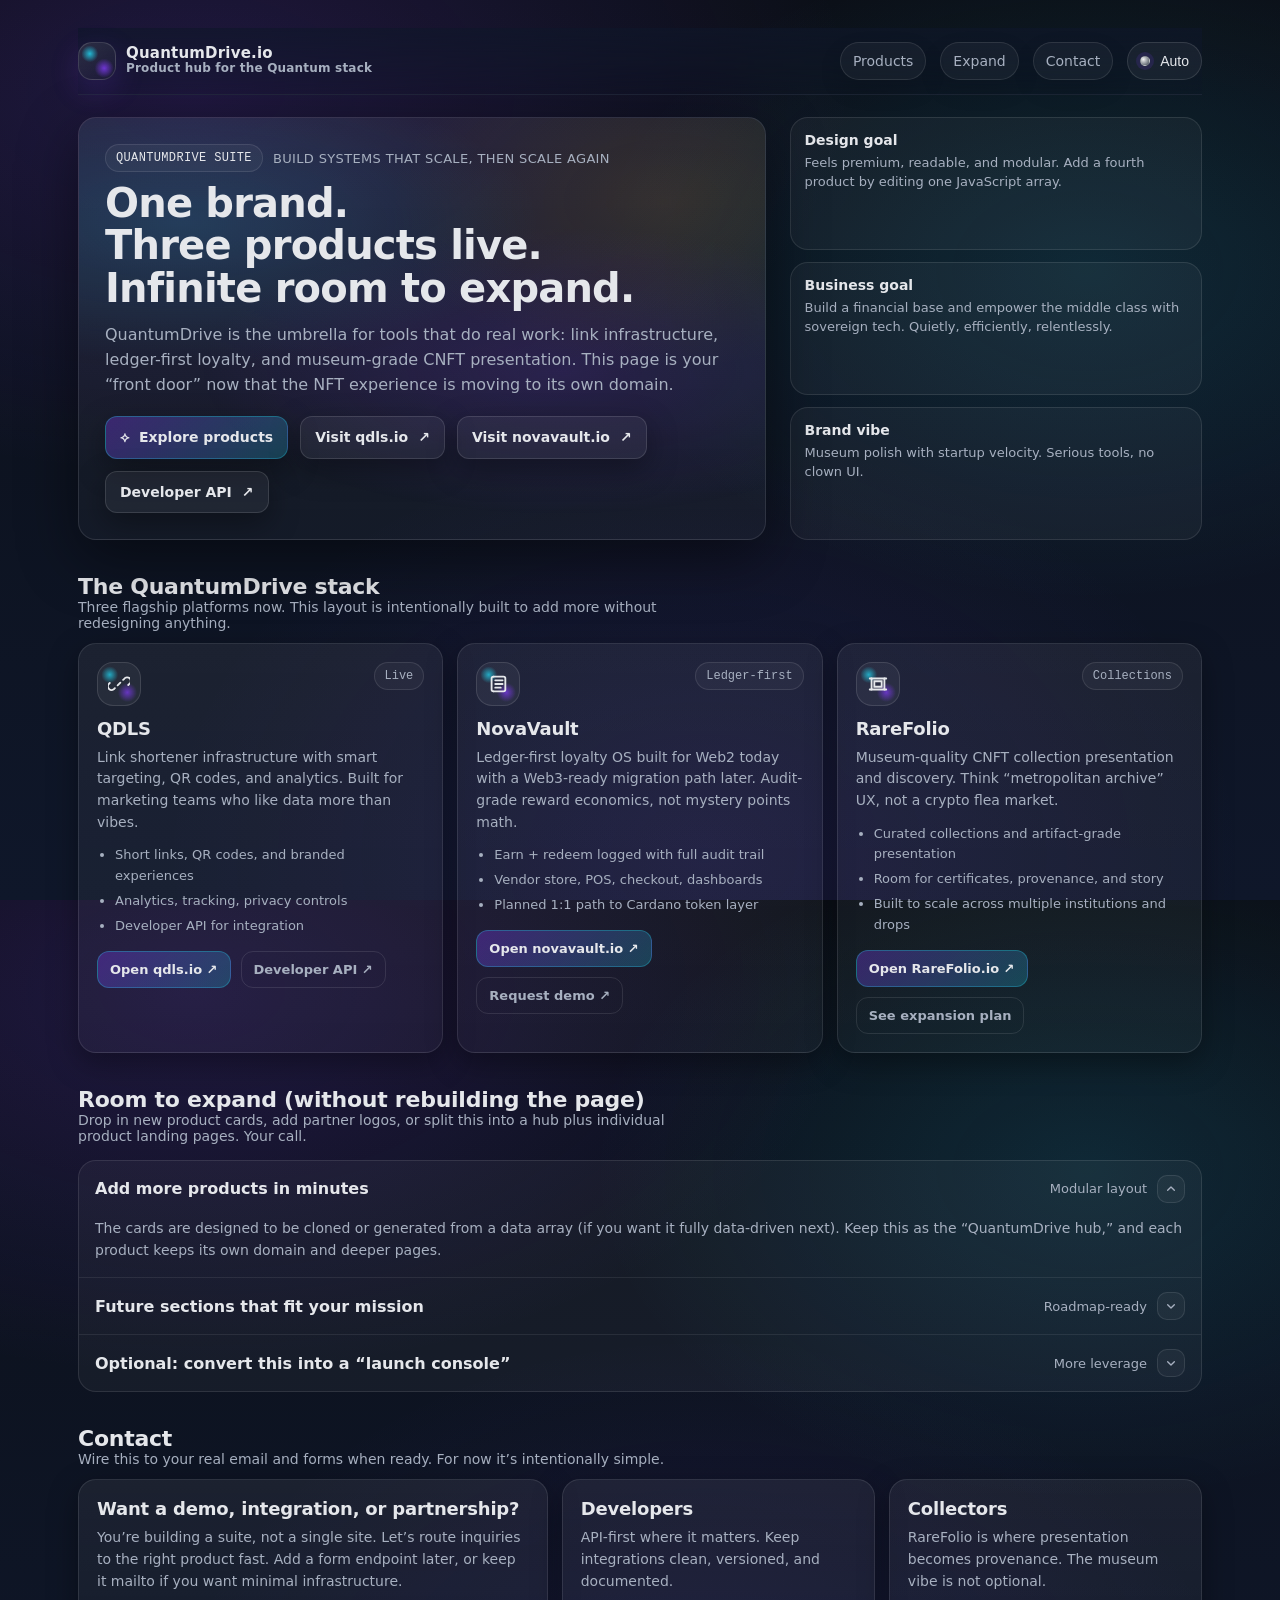
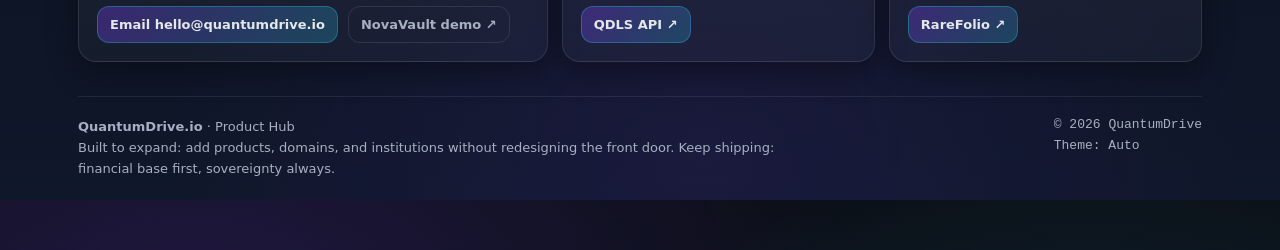
==== index.html @ 116b9086 "Initial commit Co-Authored-By: Oz <oz-agent@warp.dev>" ====
<!DOCTYPE html>
<html lang="en">
<head>
  <meta charset="utf-8" />
  <meta name="viewport" content="width=device-width,initial-scale=1" />
  <meta name="color-scheme" content="dark light" />
  <title>QuantumDrive.io | Product Hub</title>
  <meta name="description" content="QuantumDrive is a suite of tools: qdls.io, novavault.io, and RareFolio.io. Built for real systems, real ownership, real expansion." />

  <style>
    :root{
      /* Theme tokens (light defaults) */
      --bg: #0b0f17;
      --bg2:#0f172a;
      --card:#0b1220cc;
      --card2:#0b122099;
      --txt:#e5e7eb;
      --muted:#a7b0c0;
      --line:#22304a;
      --glow:#7c3aed;
      --glow2:#22d3ee;
      --good:#34d399;
      --warn:#fbbf24;
      --bad:#fb7185;

      --radius: 18px;
      --shadow: 0 18px 60px rgba(0,0,0,.45);
      --shadow2: 0 10px 30px rgba(0,0,0,.35);
      --blur: blur(14px);
      --max: 1160px;

      --mono: ui-monospace, SFMono-Regular, Menlo, Monaco, Consolas, "Liberation Mono", "Courier New", monospace;
      --sans: ui-sans-serif, system-ui, -apple-system, Segoe UI, Roboto, Helvetica, Arial, "Apple Color Emoji","Segoe UI Emoji";
    }

    /* Light mode tokens */
    [data-theme="light"]{
      --bg:#f7f8fb;
      --bg2:#ffffff;
      --card:#ffffffcc;
      --card2:#ffffff99;
      --txt:#0b1220;
      --muted:#465067;
      --line:#d6dbe6;
      --glow:#6d28d9;
      --glow2:#0891b2;
      --shadow: 0 18px 60px rgba(9,18,39,.14);
      --shadow2: 0 10px 30px rgba(9,18,39,.12);
    }

    *{box-sizing:border-box}
    html,body{height:100%}
    body{
      margin:0;
      font-family: var(--sans);
      color: var(--txt);
      background: radial-gradient(1200px 700px at 15% 10%, rgba(124,58,237,.18), transparent 55%),
                  radial-gradient(900px 600px at 85% 30%, rgba(34,211,238,.12), transparent 55%),
                  radial-gradient(900px 700px at 55% 95%, rgba(124,58,237,.10), transparent 60%),
                  linear-gradient(180deg, var(--bg), var(--bg2));
      overflow-x:hidden;
    }

    a{color:inherit;text-decoration:none}
    .wrap{max-width:var(--max); margin:0 auto; padding:28px 18px 70px}

    /* Top nav */
    .nav{
      display:flex; align-items:center; justify-content:space-between;
      gap:14px;
      position:sticky; top:0;
      z-index:20;
      padding:14px 0;
      backdrop-filter: var(--blur);
      -webkit-backdrop-filter: var(--blur);
      background: linear-gradient(180deg, rgba(15,23,42,.65), rgba(15,23,42,.18));
      border-bottom:1px solid rgba(255,255,255,.06);
    }
    [data-theme="light"] .nav{
      background: linear-gradient(180deg, rgba(255,255,255,.75), rgba(255,255,255,.28));
      border-bottom:1px solid rgba(9,18,39,.08);
    }

    .brand{
      display:flex; align-items:center; gap:10px;
      font-weight:700; letter-spacing:.2px;
    }
    .logo{
      width:38px; height:38px; border-radius:14px;
      background:
        radial-gradient(14px 14px at 30% 30%, rgba(34,211,238,.85), transparent 60%),
        radial-gradient(16px 16px at 70% 70%, rgba(124,58,237,.85), transparent 60%),
        linear-gradient(145deg, rgba(255,255,255,.10), rgba(255,255,255,.02));
      box-shadow: 0 10px 30px rgba(124,58,237,.20);
      border:1px solid rgba(255,255,255,.14);
    }
    [data-theme="light"] .logo{
      border:1px solid rgba(9,18,39,.10);
      box-shadow: 0 10px 30px rgba(124,58,237,.12);
    }
    .navlinks{
      display:flex; gap:14px; align-items:center; flex-wrap:wrap; justify-content:flex-end;
    }
    .pill{
      display:inline-flex; align-items:center; gap:8px;
      padding:10px 12px;
      border-radius: 999px;
      border:1px solid rgba(255,255,255,.10);
      background: rgba(255,255,255,.04);
      box-shadow: 0 10px 25px rgba(0,0,0,.10);
      color: var(--muted);
      font-size:14px;
      transition: transform .15s ease, border-color .15s ease, background .15s ease;
    }
    [data-theme="light"] .pill{
      border:1px solid rgba(9,18,39,.10);
      background: rgba(9,18,39,.03);
      box-shadow:none;
    }
    .pill:hover{transform: translateY(-1px); border-color: rgba(34,211,238,.30); background: rgba(34,211,238,.06); color: var(--txt);}

    .toggle{
      cursor:pointer; user-select:none;
      display:inline-flex; align-items:center; gap:10px;
      padding:10px 12px;
      border-radius:999px;
      border:1px solid rgba(255,255,255,.12);
      background: rgba(255,255,255,.05);
      color: var(--txt);
      font-size:14px;
      transition: transform .15s ease, border-color .15s ease, background .15s ease;
    }
    [data-theme="light"] .toggle{
      border:1px solid rgba(9,18,39,.12);
      background: rgba(9,18,39,.03);
    }
    .toggle:hover{transform: translateY(-1px); border-color: rgba(124,58,237,.35); background: rgba(124,58,237,.06);}
    .dot{
      width:10px; height:10px; border-radius:50%;
      background: radial-gradient(circle at 30% 30%, rgba(255,255,255,.95), rgba(255,255,255,.15));
      border:1px solid rgba(255,255,255,.16);
      box-shadow: 0 0 0 4px rgba(124,58,237,.14);
    }
    [data-theme="light"] .dot{
      border:1px solid rgba(9,18,39,.12);
      box-shadow: 0 0 0 4px rgba(124,58,237,.10);
    }

    /* Hero */
    .hero{
      display:grid;
      grid-template-columns: 1.25fr .75fr;
      gap: 24px;
      align-items:stretch;
      margin-top: 22px;
    }
    @media (max-width: 960px){
      .hero{grid-template-columns: 1fr; }
    }

    .heroCard{
      position:relative;
      overflow:hidden;
      border-radius: var(--radius);
      background: linear-gradient(180deg, rgba(255,255,255,.06), rgba(255,255,255,.03));
      border:1px solid rgba(255,255,255,.10);
      box-shadow: var(--shadow);
      padding: 26px;
      min-height: 340px;
    }
    [data-theme="light"] .heroCard{
      border:1px solid rgba(9,18,39,.10);
      background: linear-gradient(180deg, rgba(255,255,255,.90), rgba(255,255,255,.65));
    }

    .heroCard:before{
      content:"";
      position:absolute; inset:-2px;
      background:
        radial-gradient(600px 240px at 15% 25%, rgba(34,211,238,.16), transparent 60%),
        radial-gradient(600px 240px at 70% 60%, rgba(124,58,237,.18), transparent 60%),
        radial-gradient(420px 260px at 85% 20%, rgba(251,191,36,.10), transparent 65%);
      filter: blur(0px);
      pointer-events:none;
    }
    .heroCard > *{position:relative; z-index:1}

    .kicker{
      display:inline-flex; gap:10px; align-items:center;
      color: var(--muted);
      font-size:13px;
      letter-spacing:.35px;
      text-transform: uppercase;
      margin-bottom: 10px;
    }
    .kicker .chip{
      padding:6px 10px;
      border-radius:999px;
      border:1px solid rgba(255,255,255,.10);
      background: rgba(255,255,255,.04);
      font-family: var(--mono);
      font-size:12px;
      color: var(--txt);
    }
    [data-theme="light"] .kicker .chip{
      border:1px solid rgba(9,18,39,.10);
      background: rgba(9,18,39,.03);
    }

    h1{
      margin:0 0 14px 0;
      font-size: 40px;
      line-height: 1.06;
      letter-spacing: -0.8px;
    }
    @media (max-width: 520px){
      h1{font-size: 34px;}
    }
    .sub{
      margin:0 0 18px 0;
      color: var(--muted);
      font-size: 16px;
      line-height:1.55;
      max-width: 64ch;
    }

    .ctaRow{display:flex; gap:12px; flex-wrap:wrap; margin-top: 18px;}
    .btn{
      display:inline-flex; align-items:center; justify-content:center; gap:10px;
      padding:12px 14px;
      border-radius: 12px;
      border:1px solid rgba(255,255,255,.12);
      background: rgba(255,255,255,.05);
      color: var(--txt);
      font-weight: 600;
      font-size: 14px;
      transition: transform .15s ease, border-color .15s ease, background .15s ease, box-shadow .15s ease;
      box-shadow: var(--shadow2);
    }
    [data-theme="light"] .btn{
      border:1px solid rgba(9,18,39,.12);
      background: rgba(9,18,39,.03);
      box-shadow:none;
    }
    .btn:hover{transform: translateY(-1px); border-color: rgba(34,211,238,.32); background: rgba(34,211,238,.08);}
    .btn.primary{
      background: linear-gradient(135deg, rgba(124,58,237,.35), rgba(34,211,238,.22));
      border-color: rgba(34,211,238,.30);
    }
    .btn.primary:hover{background: linear-gradient(135deg, rgba(124,58,237,.42), rgba(34,211,238,.26));}

    .miniGrid{
      display:grid; gap:12px;
      grid-template-columns: 1fr;
    }
    .stat{
      border-radius: var(--radius);
      border:1px solid rgba(255,255,255,.10);
      background: rgba(255,255,255,.04);
      padding: 14px 14px;
    }
    [data-theme="light"] .stat{
      border:1px solid rgba(9,18,39,.10);
      background: rgba(255,255,255,.70);
    }
    .stat strong{display:block; font-size:14px; margin-bottom:6px;}
    .stat span{display:block; color:var(--muted); font-size:13px; line-height:1.45}

    /* Products */
    .sectionTitle{
      margin: 34px 0 12px 0;
      display:flex; align-items:flex-end; justify-content:space-between; gap: 16px;
      flex-wrap:wrap;
    }
    .sectionTitle h2{
      margin:0;
      font-size: 22px;
      letter-spacing:-.25px;
    }
    .sectionTitle p{
      margin:0;
      color: var(--muted);
      font-size: 14px;
      max-width: 70ch;
    }

    .cards{
      display:grid;
      grid-template-columns: repeat(3, 1fr);
      gap: 14px;
    }
    @media (max-width: 980px){
      .cards{grid-template-columns: 1fr;}
    }

    .card{
      position:relative;
      overflow:hidden;
      border-radius: var(--radius);
      border:1px solid rgba(255,255,255,.10);
      background: linear-gradient(180deg, rgba(255,255,255,.06), rgba(255,255,255,.03));
      padding: 18px;
      box-shadow: var(--shadow2);
      transition: transform .18s ease, border-color .18s ease, background .18s ease;
      min-height: 220px;
    }
    [data-theme="light"] .card{
      border:1px solid rgba(9,18,39,.10);
      background: linear-gradient(180deg, rgba(255,255,255,.92), rgba(255,255,255,.68));
      box-shadow:none;
    }
    .card:hover{
      transform: translateY(-2px);
      border-color: rgba(124,58,237,.30);
      background: linear-gradient(180deg, rgba(124,58,237,.08), rgba(34,211,238,.05));
    }
    [data-theme="light"] .card:hover{
      background: linear-gradient(180deg, rgba(124,58,237,.06), rgba(34,211,238,.04));
    }

    .cardTop{display:flex; align-items:flex-start; justify-content:space-between; gap: 12px;}
    .icon{
      width:44px; height:44px; border-radius:16px;
      border:1px solid rgba(255,255,255,.12);
      background:
        radial-gradient(14px 14px at 28% 28%, rgba(34,211,238,.75), transparent 60%),
        radial-gradient(16px 16px at 70% 70%, rgba(124,58,237,.75), transparent 60%),
        rgba(255,255,255,.05);
      display:grid; place-items:center;
      flex:0 0 auto;
    }
    [data-theme="light"] .icon{
      border:1px solid rgba(9,18,39,.10);
      background:
        radial-gradient(14px 14px at 28% 28%, rgba(34,211,238,.45), transparent 60%),
        radial-gradient(16px 16px at 70% 70%, rgba(124,58,237,.40), transparent 60%),
        rgba(9,18,39,.03);
    }
    .badge{
      font-family: var(--mono);
      font-size: 12px;
      padding: 6px 10px;
      border-radius: 999px;
      border:1px solid rgba(255,255,255,.10);
      background: rgba(255,255,255,.04);
      color: var(--muted);
      white-space:nowrap;
    }
    [data-theme="light"] .badge{
      border:1px solid rgba(9,18,39,.10);
      background: rgba(9,18,39,.03);
    }

    .card h3{margin:12px 0 8px 0; font-size: 18px; letter-spacing:-.2px;}
    .card p{margin:0 0 12px 0; color: var(--muted); font-size: 14px; line-height:1.55}
    .bullets{margin:0; padding-left: 18px; color: var(--muted); font-size: 13px; line-height:1.6}
    .bullets li{margin: 4px 0}

    .cardCtas{display:flex; gap:10px; flex-wrap:wrap; margin-top: 14px;}
    .btn.small{padding:10px 12px; border-radius: 12px; font-size: 13px; box-shadow:none}
    .btn.linkish{
      background: transparent;
      border-color: rgba(255,255,255,.10);
      color: var(--muted);
    }
    [data-theme="light"] .btn.linkish{
      border-color: rgba(9,18,39,.10);
    }
    .btn.linkish:hover{
      color: var(--txt);
      border-color: rgba(34,211,238,.30);
      background: rgba(34,211,238,.06);
    }

    /* Expandable roadmap area */
    .expand{
      margin-top: 16px;
      border-radius: var(--radius);
      border:1px solid rgba(255,255,255,.10);
      background: rgba(255,255,255,.04);
      overflow:hidden;
    }
    [data-theme="light"] .expand{
      border:1px solid rgba(9,18,39,.10);
      background: rgba(255,255,255,.70);
    }
    details{border-top:1px solid rgba(255,255,255,.08)}
    details:first-child{border-top:none}
    [data-theme="light"] details{border-top:1px solid rgba(9,18,39,.08)}
    summary{
      list-style:none;
      cursor:pointer;
      padding: 14px 16px;
      display:flex; align-items:center; justify-content:space-between; gap:12px;
      font-weight: 650;
    }
    summary::-webkit-details-marker{display:none}
    .sumRight{display:flex; align-items:center; gap:10px; color: var(--muted); font-weight: 500; font-size: 13px;}
    .chev{
      width:28px; height:28px;
      border-radius:10px;
      border:1px solid rgba(255,255,255,.10);
      display:grid; place-items:center;
      background: rgba(255,255,255,.04);
      transition: transform .18s ease;
    }
    [data-theme="light"] .chev{
      border:1px solid rgba(9,18,39,.10);
      background: rgba(9,18,39,.03);
    }
    details[open] .chev{transform: rotate(180deg)}
    .panel{
      padding: 0 16px 16px 16px;
      color: var(--muted);
      font-size: 14px;
      line-height: 1.6;
    }

    /* Footer */
    footer{
      margin-top: 34px;
      padding-top: 20px;
      border-top:1px solid rgba(255,255,255,.08);
      color: var(--muted);
      font-size: 13px;
      display:flex; align-items:flex-start; justify-content:space-between; gap: 14px; flex-wrap:wrap;
    }
    [data-theme="light"] footer{border-top:1px solid rgba(9,18,39,.10)}
    .fine{
      max-width: 85ch;
      line-height:1.6;
    }
    .mono{font-family: var(--mono);}
    .sr{position:absolute; left:-9999px; width:1px; height:1px; overflow:hidden;}
  </style>
</head>

<body>
  <div class="wrap">
    <div class="nav">
      <div class="brand" aria-label="QuantumDrive">
        <div class="logo" aria-hidden="true"></div>
        <div>
          <div style="line-height:1; font-size:15px;">QuantumDrive.io</div>
          <div style="line-height:1.2; font-size:12px; color:var(--muted);">Product hub for the Quantum stack</div>
        </div>
      </div>

      <div class="navlinks">
        <a class="pill" href="#products">Products</a>
        <a class="pill" href="#expand">Expand</a>
        <a class="pill" href="#contact">Contact</a>

        <button id="themeBtn" class="toggle" type="button" aria-label="Toggle theme">
          <span class="dot" aria-hidden="true"></span>
          <span id="themeLabel">Auto</span>
        </button>
      </div>
    </div>

    <section class="hero" id="top">
      <div class="heroCard">
        <div class="kicker">
          <span class="chip">QuantumDrive Suite</span>
          <span>Build systems that scale, then scale again</span>
        </div>

        <h1>
          One brand.<br />
          Three products live.<br />
          Infinite room to expand.
        </h1>

        <p class="sub">
          QuantumDrive is the umbrella for tools that do real work:
          link infrastructure, ledger-first loyalty, and museum-grade CNFT presentation.
          This page is your “front door” now that the NFT experience is moving to its own domain.
        </p>

        <div class="ctaRow">
          <a class="btn primary" href="#products">
            <span aria-hidden="true">⟡</span>
            Explore products
          </a>
          <a class="btn" href="https://qdls.io/" target="_blank" rel="noopener">
            Visit qdls.io
            <span aria-hidden="true">↗</span>
          </a>
          <a class="btn" href="https://novavault.io/" target="_blank" rel="noopener">
            Visit novavault.io
            <span aria-hidden="true">↗</span>
          </a>
          <a class="btn" href="https://qdls.io/developer-api" target="_blank" rel="noopener">
            Developer API
            <span aria-hidden="true">↗</span>
          </a>
        </div>
      </div>

      <div class="miniGrid" aria-label="Highlights">
        <div class="stat">
          <strong>Design goal</strong>
          <span>Feels premium, readable, and modular. Add a fourth product by editing one JavaScript array.</span>
        </div>
        <div class="stat">
          <strong>Business goal</strong>
          <span>Build a financial base and empower the middle class with sovereign tech. Quietly, efficiently, relentlessly.</span>
        </div>
        <div class="stat">
          <strong>Brand vibe</strong>
          <span>Museum polish with startup velocity. Serious tools, no clown UI.</span>
        </div>
      </div>
    </section>

    <div class="sectionTitle" id="products">
      <div>
        <h2>The QuantumDrive stack</h2>
        <p>Three flagship platforms now. This layout is intentionally built to add more without redesigning anything.</p>
      </div>
    </div>

    <section class="cards" aria-label="Product cards">
      <!-- QDLS -->
      <article class="card">
        <div class="cardTop">
          <div class="icon" aria-hidden="true">
            <!-- simple chain icon -->
            <svg width="22" height="22" viewBox="0 0 24 24" fill="none">
              <path d="M10.5 13.5l3-3" stroke="currentColor" stroke-width="2" stroke-linecap="round"/>
              <path d="M7.5 16.5l-1.2 1.2a4 4 0 0 1-5.6-5.6l1.2-1.2" stroke="currentColor" stroke-width="2" stroke-linecap="round"/>
              <path d="M16.5 7.5l1.2-1.2a4 4 0 1 1 5.6 5.6l-1.2 1.2" stroke="currentColor" stroke-width="2" stroke-linecap="round"/>
            </svg>
          </div>
          <div class="badge">Live</div>
        </div>

        <h3>QDLS</h3>
        <p>
          Link shortener infrastructure with smart targeting, QR codes, and analytics.
          Built for marketing teams who like data more than vibes.
        </p>
        <ul class="bullets">
          <li>Short links, QR codes, and branded experiences</li>
          <li>Analytics, tracking, privacy controls</li>
          <li>Developer API for integration</li>
        </ul>

        <div class="cardCtas">
          <a class="btn small primary" href="https://qdls.io/" target="_blank" rel="noopener">Open qdls.io ↗</a>
          <a class="btn small linkish" href="https://qdls.io/developer-api" target="_blank" rel="noopener">Developer API ↗</a>
        </div>
      </article>

      <!-- NovaVault -->
      <article class="card">
        <div class="cardTop">
          <div class="icon" aria-hidden="true">
            <!-- ledger icon -->
            <svg width="22" height="22" viewBox="0 0 24 24" fill="none">
              <path d="M7 4h11a2 2 0 0 1 2 2v12a2 2 0 0 1-2 2H7" stroke="currentColor" stroke-width="2" stroke-linecap="round"/>
              <path d="M7 4a2 2 0 0 0-2 2v12a2 2 0 0 0 2 2" stroke="currentColor" stroke-width="2" stroke-linecap="round"/>
              <path d="M9 8h8M9 12h8M9 16h6" stroke="currentColor" stroke-width="2" stroke-linecap="round"/>
            </svg>
          </div>
          <div class="badge">Ledger-first</div>
        </div>

        <h3>NovaVault</h3>
        <p>
          Ledger-first loyalty OS built for Web2 today with a Web3-ready migration path later.
          Audit-grade reward economics, not mystery points math.
        </p>
        <ul class="bullets">
          <li>Earn + redeem logged with full audit trail</li>
          <li>Vendor store, POS, checkout, dashboards</li>
          <li>Planned 1:1 path to Cardano token layer</li>
        </ul>

        <div class="cardCtas">
          <a class="btn small primary" href="https://novavault.io/" target="_blank" rel="noopener">Open novavault.io ↗</a>
          <a class="btn small linkish" href="https://novavault.io/#contact" target="_blank" rel="noopener">Request demo ↗</a>
        </div>
      </article>

      <!-- RareFolio -->
      <article class="card">
        <div class="cardTop">
          <div class="icon" aria-hidden="true">
            <!-- museum frame icon -->
            <svg width="22" height="22" viewBox="0 0 24 24" fill="none">
              <path d="M5 6h14v12H5z" stroke="currentColor" stroke-width="2" />
              <path d="M8 9h8v6H8z" stroke="currentColor" stroke-width="2" />
              <path d="M3 6h2M19 6h2M3 18h2M19 18h2" stroke="currentColor" stroke-width="2" stroke-linecap="round"/>
            </svg>
          </div>
          <div class="badge">Collections</div>
        </div>

        <h3>RareFolio</h3>
        <p>
          Museum-quality CNFT collection presentation and discovery.
          Think “metropolitan archive” UX, not a crypto flea market.
        </p>
        <ul class="bullets">
          <li>Curated collections and artifact-grade presentation</li>
          <li>Room for certificates, provenance, and story</li>
          <li>Built to scale across multiple institutions and drops</li>
        </ul>

        <div class="cardCtas">
          <a class="btn small primary" href="https://RareFolio.io/" target="_blank" rel="noopener">Open RareFolio.io ↗</a>
          <a class="btn small linkish" href="#expand">See expansion plan</a>
        </div>
      </article>
    </section>

    <div class="sectionTitle" id="expand">
      <div>
        <h2>Room to expand (without rebuilding the page)</h2>
        <p>Drop in new product cards, add partner logos, or split this into a hub plus individual product landing pages. Your call.</p>
      </div>
    </div>

    <section class="expand" aria-label="Expansion">
      <details open>
        <summary>
          Add more products in minutes
          <span class="sumRight">
            Modular layout
            <span class="chev" aria-hidden="true">
              <svg width="16" height="16" viewBox="0 0 24 24" fill="none">
                <path d="M7 10l5 5 5-5" stroke="currentColor" stroke-width="2" stroke-linecap="round" stroke-linejoin="round"/>
              </svg>
            </span>
          </span>
        </summary>
        <div class="panel">
          The cards are designed to be cloned or generated from a data array (if you want it fully data-driven next).
          Keep this as the “QuantumDrive hub,” and each product keeps its own domain and deeper pages.
        </div>
      </details>

      <details>
        <summary>
          Future sections that fit your mission
          <span class="sumRight">
            Roadmap-ready
            <span class="chev" aria-hidden="true">
              <svg width="16" height="16" viewBox="0 0 24 24" fill="none">
                <path d="M7 10l5 5 5-5" stroke="currentColor" stroke-width="2" stroke-linecap="round" stroke-linejoin="round"/>
              </svg>
            </span>
          </span>
        </summary>
        <div class="panel">
          Suggested additions that support “financial base + sovereignty”:
          <ul>
            <li><span class="mono">Founders</span> section: explain the funding model, DAO coder support, and why it matters.</li>
            <li><span class="mono">Trust</span> section: security posture, audit trails, provenance, and verification flows.</li>
            <li><span class="mono">Ecosystem</span> section: partners, institutions, or merchants using NovaVault + RareFolio.</li>
          </ul>
        </div>
      </details>

      <details>
        <summary>
          Optional: convert this into a “launch console”
          <span class="sumRight">
            More leverage
            <span class="chev" aria-hidden="true">
              <svg width="16" height="16" viewBox="0 0 24 24" fill="none">
                <path d="M7 10l5 5 5-5" stroke="currentColor" stroke-width="2" stroke-linecap="round" stroke-linejoin="round"/>
              </svg>
            </span>
          </span>
        </summary>
        <div class="panel">
          If you want this page to do more than look pretty: add a tiny “status” strip (uptime, latest release tag, last deployment),
          and a “press kit” block. It turns the homepage into a credibility machine.
        </div>
      </details>
    </section>

    <div class="sectionTitle" id="contact">
      <div>
        <h2>Contact</h2>
        <p>Wire this to your real email and forms when ready. For now it’s intentionally simple.</p>
      </div>
    </div>

    <section class="cards" aria-label="Contact cards" style="grid-template-columns: 1.2fr .8fr .8fr;">
      <article class="card" style="min-height:auto;">
        <h3 style="margin-top:0;">Want a demo, integration, or partnership?</h3>
        <p>
          You’re building a suite, not a single site. Let’s route inquiries to the right product fast.
          Add a form endpoint later, or keep it mailto if you want minimal infrastructure.
        </p>
        <div class="cardCtas">
          <a class="btn small primary" href="mailto:hello@quantumdrive.io">Email hello@quantumdrive.io</a>
          <a class="btn small linkish" href="https://novavault.io/#contact" target="_blank" rel="noopener">NovaVault demo ↗</a>
        </div>
      </article>

      <article class="card" style="min-height:auto;">
        <h3 style="margin-top:0;">Developers</h3>
        <p>API-first where it matters. Keep integrations clean, versioned, and documented.</p>
        <div class="cardCtas">
          <a class="btn small primary" href="https://qdls.io/developer-api" target="_blank" rel="noopener">QDLS API ↗</a>
        </div>
      </article>

      <article class="card" style="min-height:auto;">
        <h3 style="margin-top:0;">Collectors</h3>
        <p>RareFolio is where presentation becomes provenance. The museum vibe is not optional.</p>
        <div class="cardCtas">
          <a class="btn small primary" href="https://RareFolio.io/" target="_blank" rel="noopener">RareFolio ↗</a>
        </div>
      </article>
    </section>

    <footer>
      <div class="fine">
        <div><strong>QuantumDrive.io</strong> · Product Hub</div>
        <div>
          Built to expand: add products, domains, and institutions without redesigning the front door.
          Keep shipping: financial base first, sovereignty always.
        </div>
      </div>
      <div class="mono">
        <div>© <span id="year"></span> QuantumDrive</div>
        <div style="margin-top:6px; color:var(--muted);">Theme: <span id="themeState">Auto</span></div>
      </div>
    </footer>
  </div>

  <script>
    (function(){
      const root = document.documentElement;
      const btn = document.getElementById('themeBtn');
      const label = document.getElementById('themeLabel');
      const themeState = document.getElementById('themeState');

      const YEAR = document.getElementById('year');
      YEAR.textContent = String(new Date().getFullYear());

      // Theme cycle: auto -> dark -> light -> auto
      const order = ["auto","dark","light"];

      function setTheme(mode){
        if(mode === "auto"){
          root.removeAttribute("data-theme");
          localStorage.removeItem("qd_theme");
          label.textContent = "Auto";
          themeState.textContent = "Auto";
          return;
        }
        root.setAttribute("data-theme", mode);
        localStorage.setItem("qd_theme", mode);
        label.textContent = mode[0].toUpperCase() + mode.slice(1);
        themeState.textContent = mode[0].toUpperCase() + mode.slice(1);
      }

      // init from storage
      const saved = localStorage.getItem("qd_theme");
      if(saved === "dark" || saved === "light") setTheme(saved);
      else setTheme("auto");

      btn.addEventListener("click", () => {
        const current = (localStorage.getItem("qd_theme") || "auto");
        const idx = order.indexOf(current);
        const next = order[(idx + 1) % order.length];
        setTheme(next);
      });
    })();
  </script>
</body>
</html>
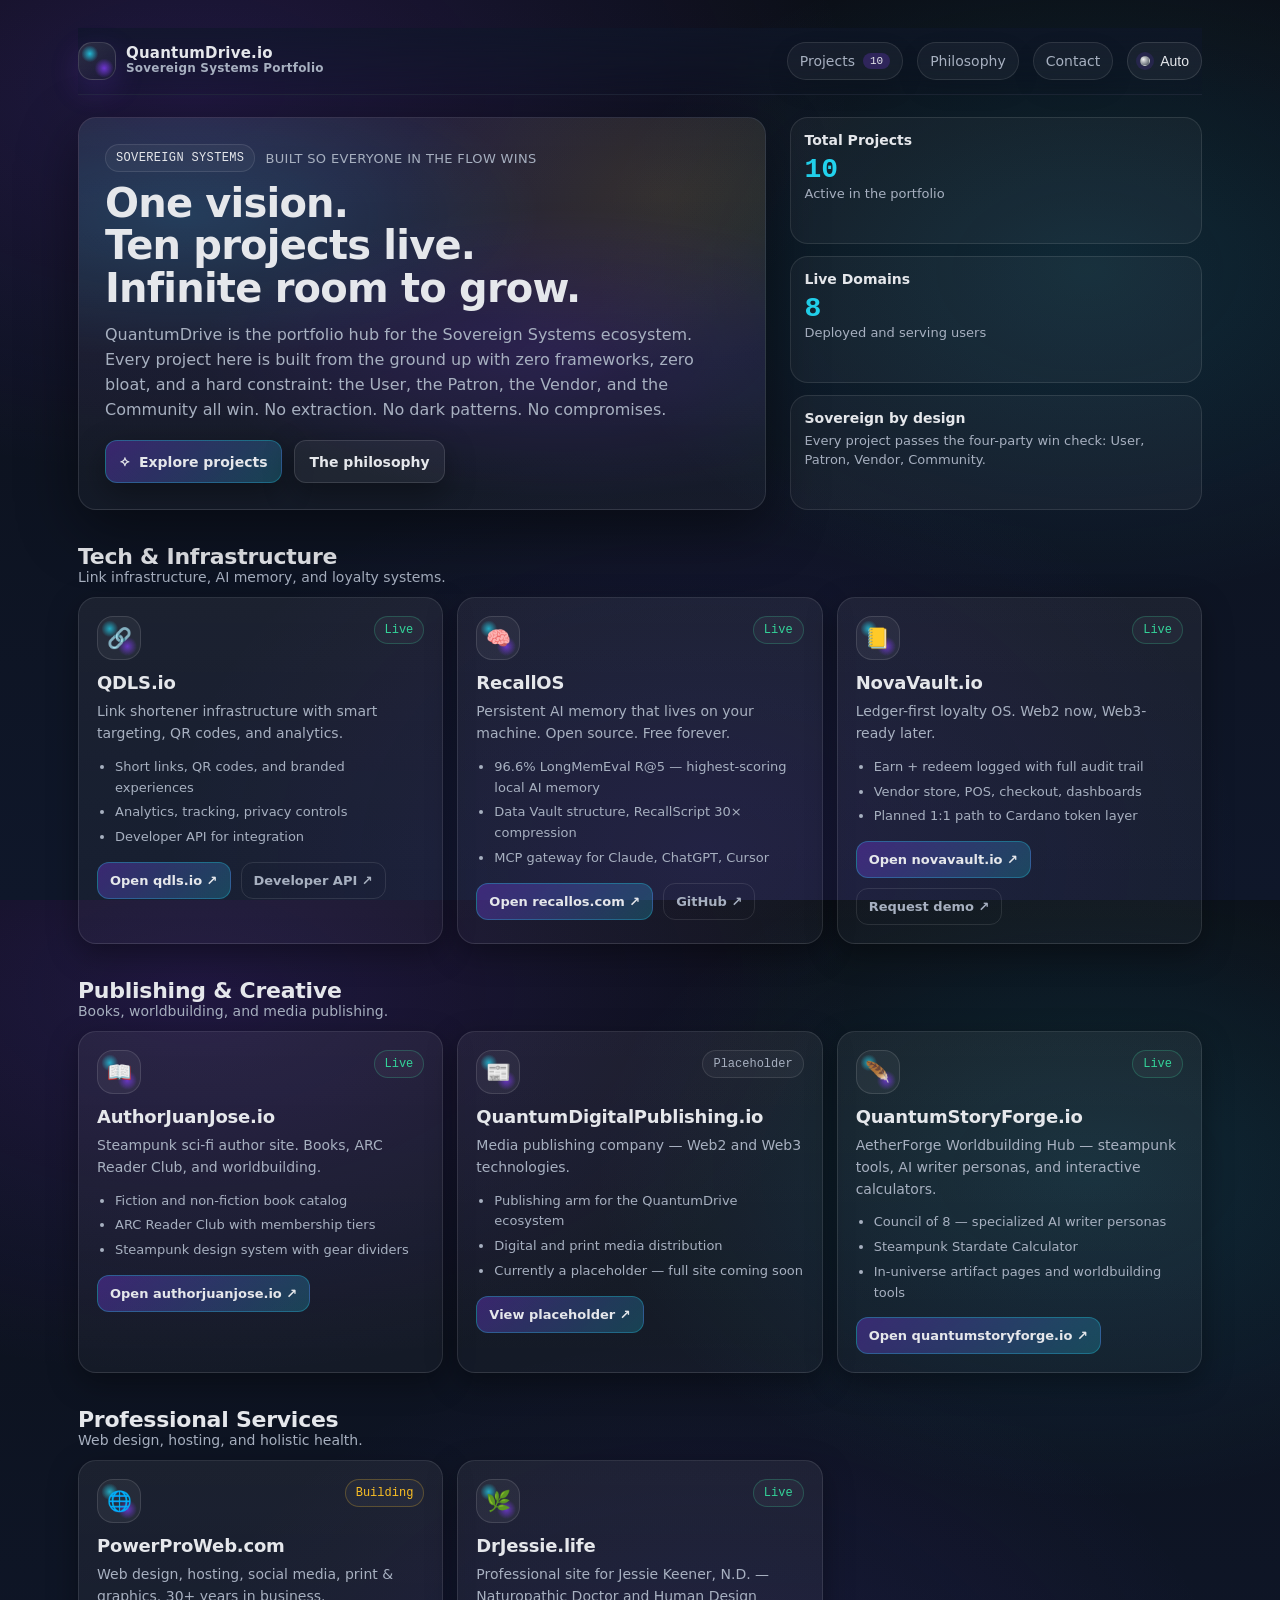
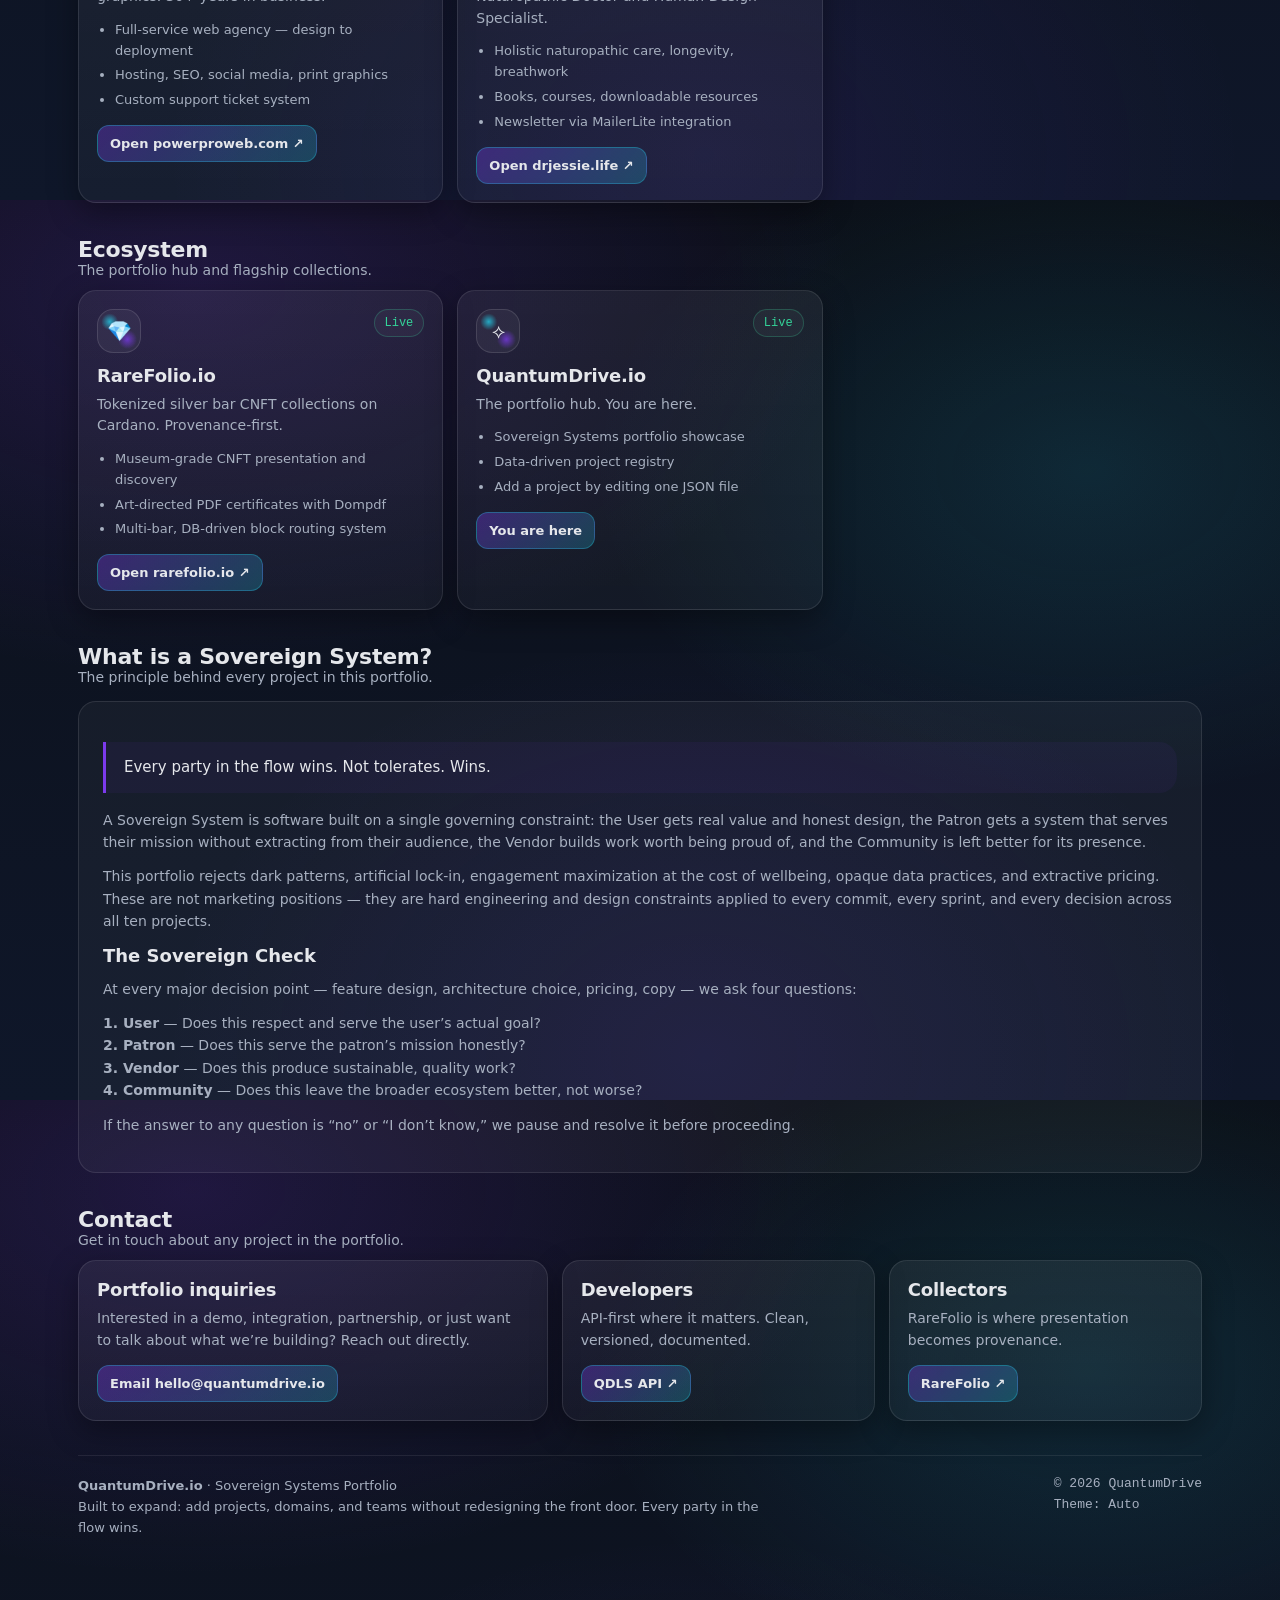
==== commit eb48d68a: "Redesign: Sovereign portfolio hub with data-driven project registry Complete redesign of QuantumDriv" ====
--- a/index.html
+++ b/index.html
@@ -4,451 +4,29 @@
   <meta charset="utf-8" />
   <meta name="viewport" content="width=device-width,initial-scale=1" />
   <meta name="color-scheme" content="dark light" />
-  <title>QuantumDrive.io | Product Hub</title>
-  <meta name="description" content="QuantumDrive is a suite of tools: qdls.io, novavault.io, and RareFolio.io. Built for real systems, real ownership, real expansion." />
-
-  <style>
-    :root{
-      /* Theme tokens (light defaults) */
-      --bg: #0b0f17;
-      --bg2:#0f172a;
-      --card:#0b1220cc;
-      --card2:#0b122099;
-      --txt:#e5e7eb;
-      --muted:#a7b0c0;
-      --line:#22304a;
-      --glow:#7c3aed;
-      --glow2:#22d3ee;
-      --good:#34d399;
-      --warn:#fbbf24;
-      --bad:#fb7185;
-
-      --radius: 18px;
-      --shadow: 0 18px 60px rgba(0,0,0,.45);
-      --shadow2: 0 10px 30px rgba(0,0,0,.35);
-      --blur: blur(14px);
-      --max: 1160px;
-
-      --mono: ui-monospace, SFMono-Regular, Menlo, Monaco, Consolas, "Liberation Mono", "Courier New", monospace;
-      --sans: ui-sans-serif, system-ui, -apple-system, Segoe UI, Roboto, Helvetica, Arial, "Apple Color Emoji","Segoe UI Emoji";
-    }
-
-    /* Light mode tokens */
-    [data-theme="light"]{
-      --bg:#f7f8fb;
-      --bg2:#ffffff;
-      --card:#ffffffcc;
-      --card2:#ffffff99;
-      --txt:#0b1220;
-      --muted:#465067;
-      --line:#d6dbe6;
-      --glow:#6d28d9;
-      --glow2:#0891b2;
-      --shadow: 0 18px 60px rgba(9,18,39,.14);
-      --shadow2: 0 10px 30px rgba(9,18,39,.12);
-    }
-
-    *{box-sizing:border-box}
-    html,body{height:100%}
-    body{
-      margin:0;
-      font-family: var(--sans);
-      color: var(--txt);
-      background: radial-gradient(1200px 700px at 15% 10%, rgba(124,58,237,.18), transparent 55%),
-                  radial-gradient(900px 600px at 85% 30%, rgba(34,211,238,.12), transparent 55%),
-                  radial-gradient(900px 700px at 55% 95%, rgba(124,58,237,.10), transparent 60%),
-                  linear-gradient(180deg, var(--bg), var(--bg2));
-      overflow-x:hidden;
-    }
-
-    a{color:inherit;text-decoration:none}
-    .wrap{max-width:var(--max); margin:0 auto; padding:28px 18px 70px}
-
-    /* Top nav */
-    .nav{
-      display:flex; align-items:center; justify-content:space-between;
-      gap:14px;
-      position:sticky; top:0;
-      z-index:20;
-      padding:14px 0;
-      backdrop-filter: var(--blur);
-      -webkit-backdrop-filter: var(--blur);
-      background: linear-gradient(180deg, rgba(15,23,42,.65), rgba(15,23,42,.18));
-      border-bottom:1px solid rgba(255,255,255,.06);
-    }
-    [data-theme="light"] .nav{
-      background: linear-gradient(180deg, rgba(255,255,255,.75), rgba(255,255,255,.28));
-      border-bottom:1px solid rgba(9,18,39,.08);
-    }
-
-    .brand{
-      display:flex; align-items:center; gap:10px;
-      font-weight:700; letter-spacing:.2px;
-    }
-    .logo{
-      width:38px; height:38px; border-radius:14px;
-      background:
-        radial-gradient(14px 14px at 30% 30%, rgba(34,211,238,.85), transparent 60%),
-        radial-gradient(16px 16px at 70% 70%, rgba(124,58,237,.85), transparent 60%),
-        linear-gradient(145deg, rgba(255,255,255,.10), rgba(255,255,255,.02));
-      box-shadow: 0 10px 30px rgba(124,58,237,.20);
-      border:1px solid rgba(255,255,255,.14);
-    }
-    [data-theme="light"] .logo{
-      border:1px solid rgba(9,18,39,.10);
-      box-shadow: 0 10px 30px rgba(124,58,237,.12);
-    }
-    .navlinks{
-      display:flex; gap:14px; align-items:center; flex-wrap:wrap; justify-content:flex-end;
-    }
-    .pill{
-      display:inline-flex; align-items:center; gap:8px;
-      padding:10px 12px;
-      border-radius: 999px;
-      border:1px solid rgba(255,255,255,.10);
-      background: rgba(255,255,255,.04);
-      box-shadow: 0 10px 25px rgba(0,0,0,.10);
-      color: var(--muted);
-      font-size:14px;
-      transition: transform .15s ease, border-color .15s ease, background .15s ease;
-    }
-    [data-theme="light"] .pill{
-      border:1px solid rgba(9,18,39,.10);
-      background: rgba(9,18,39,.03);
-      box-shadow:none;
-    }
-    .pill:hover{transform: translateY(-1px); border-color: rgba(34,211,238,.30); background: rgba(34,211,238,.06); color: var(--txt);}
-
-    .toggle{
-      cursor:pointer; user-select:none;
-      display:inline-flex; align-items:center; gap:10px;
-      padding:10px 12px;
-      border-radius:999px;
-      border:1px solid rgba(255,255,255,.12);
-      background: rgba(255,255,255,.05);
-      color: var(--txt);
-      font-size:14px;
-      transition: transform .15s ease, border-color .15s ease, background .15s ease;
-    }
-    [data-theme="light"] .toggle{
-      border:1px solid rgba(9,18,39,.12);
-      background: rgba(9,18,39,.03);
-    }
-    .toggle:hover{transform: translateY(-1px); border-color: rgba(124,58,237,.35); background: rgba(124,58,237,.06);}
-    .dot{
-      width:10px; height:10px; border-radius:50%;
-      background: radial-gradient(circle at 30% 30%, rgba(255,255,255,.95), rgba(255,255,255,.15));
-      border:1px solid rgba(255,255,255,.16);
-      box-shadow: 0 0 0 4px rgba(124,58,237,.14);
-    }
-    [data-theme="light"] .dot{
-      border:1px solid rgba(9,18,39,.12);
-      box-shadow: 0 0 0 4px rgba(124,58,237,.10);
-    }
-
-    /* Hero */
-    .hero{
-      display:grid;
-      grid-template-columns: 1.25fr .75fr;
-      gap: 24px;
-      align-items:stretch;
-      margin-top: 22px;
-    }
-    @media (max-width: 960px){
-      .hero{grid-template-columns: 1fr; }
-    }
-
-    .heroCard{
-      position:relative;
-      overflow:hidden;
-      border-radius: var(--radius);
-      background: linear-gradient(180deg, rgba(255,255,255,.06), rgba(255,255,255,.03));
-      border:1px solid rgba(255,255,255,.10);
-      box-shadow: var(--shadow);
-      padding: 26px;
-      min-height: 340px;
-    }
-    [data-theme="light"] .heroCard{
-      border:1px solid rgba(9,18,39,.10);
-      background: linear-gradient(180deg, rgba(255,255,255,.90), rgba(255,255,255,.65));
-    }
-
-    .heroCard:before{
-      content:"";
-      position:absolute; inset:-2px;
-      background:
-        radial-gradient(600px 240px at 15% 25%, rgba(34,211,238,.16), transparent 60%),
-        radial-gradient(600px 240px at 70% 60%, rgba(124,58,237,.18), transparent 60%),
-        radial-gradient(420px 260px at 85% 20%, rgba(251,191,36,.10), transparent 65%);
-      filter: blur(0px);
-      pointer-events:none;
-    }
-    .heroCard > *{position:relative; z-index:1}
-
-    .kicker{
-      display:inline-flex; gap:10px; align-items:center;
-      color: var(--muted);
-      font-size:13px;
-      letter-spacing:.35px;
-      text-transform: uppercase;
-      margin-bottom: 10px;
-    }
-    .kicker .chip{
-      padding:6px 10px;
-      border-radius:999px;
-      border:1px solid rgba(255,255,255,.10);
-      background: rgba(255,255,255,.04);
-      font-family: var(--mono);
-      font-size:12px;
-      color: var(--txt);
-    }
-    [data-theme="light"] .kicker .chip{
-      border:1px solid rgba(9,18,39,.10);
-      background: rgba(9,18,39,.03);
-    }
-
-    h1{
-      margin:0 0 14px 0;
-      font-size: 40px;
-      line-height: 1.06;
-      letter-spacing: -0.8px;
-    }
-    @media (max-width: 520px){
-      h1{font-size: 34px;}
-    }
-    .sub{
-      margin:0 0 18px 0;
-      color: var(--muted);
-      font-size: 16px;
-      line-height:1.55;
-      max-width: 64ch;
-    }
-
-    .ctaRow{display:flex; gap:12px; flex-wrap:wrap; margin-top: 18px;}
-    .btn{
-      display:inline-flex; align-items:center; justify-content:center; gap:10px;
-      padding:12px 14px;
-      border-radius: 12px;
-      border:1px solid rgba(255,255,255,.12);
-      background: rgba(255,255,255,.05);
-      color: var(--txt);
-      font-weight: 600;
-      font-size: 14px;
-      transition: transform .15s ease, border-color .15s ease, background .15s ease, box-shadow .15s ease;
-      box-shadow: var(--shadow2);
-    }
-    [data-theme="light"] .btn{
-      border:1px solid rgba(9,18,39,.12);
-      background: rgba(9,18,39,.03);
-      box-shadow:none;
-    }
-    .btn:hover{transform: translateY(-1px); border-color: rgba(34,211,238,.32); background: rgba(34,211,238,.08);}
-    .btn.primary{
-      background: linear-gradient(135deg, rgba(124,58,237,.35), rgba(34,211,238,.22));
-      border-color: rgba(34,211,238,.30);
-    }
-    .btn.primary:hover{background: linear-gradient(135deg, rgba(124,58,237,.42), rgba(34,211,238,.26));}
-
-    .miniGrid{
-      display:grid; gap:12px;
-      grid-template-columns: 1fr;
-    }
-    .stat{
-      border-radius: var(--radius);
-      border:1px solid rgba(255,255,255,.10);
-      background: rgba(255,255,255,.04);
-      padding: 14px 14px;
-    }
-    [data-theme="light"] .stat{
-      border:1px solid rgba(9,18,39,.10);
-      background: rgba(255,255,255,.70);
-    }
-    .stat strong{display:block; font-size:14px; margin-bottom:6px;}
-    .stat span{display:block; color:var(--muted); font-size:13px; line-height:1.45}
-
-    /* Products */
-    .sectionTitle{
-      margin: 34px 0 12px 0;
-      display:flex; align-items:flex-end; justify-content:space-between; gap: 16px;
-      flex-wrap:wrap;
-    }
-    .sectionTitle h2{
-      margin:0;
-      font-size: 22px;
-      letter-spacing:-.25px;
-    }
-    .sectionTitle p{
-      margin:0;
-      color: var(--muted);
-      font-size: 14px;
-      max-width: 70ch;
-    }
-
-    .cards{
-      display:grid;
-      grid-template-columns: repeat(3, 1fr);
-      gap: 14px;
-    }
-    @media (max-width: 980px){
-      .cards{grid-template-columns: 1fr;}
-    }
-
-    .card{
-      position:relative;
-      overflow:hidden;
-      border-radius: var(--radius);
-      border:1px solid rgba(255,255,255,.10);
-      background: linear-gradient(180deg, rgba(255,255,255,.06), rgba(255,255,255,.03));
-      padding: 18px;
-      box-shadow: var(--shadow2);
-      transition: transform .18s ease, border-color .18s ease, background .18s ease;
-      min-height: 220px;
-    }
-    [data-theme="light"] .card{
-      border:1px solid rgba(9,18,39,.10);
-      background: linear-gradient(180deg, rgba(255,255,255,.92), rgba(255,255,255,.68));
-      box-shadow:none;
-    }
-    .card:hover{
-      transform: translateY(-2px);
-      border-color: rgba(124,58,237,.30);
-      background: linear-gradient(180deg, rgba(124,58,237,.08), rgba(34,211,238,.05));
-    }
-    [data-theme="light"] .card:hover{
-      background: linear-gradient(180deg, rgba(124,58,237,.06), rgba(34,211,238,.04));
-    }
-
-    .cardTop{display:flex; align-items:flex-start; justify-content:space-between; gap: 12px;}
-    .icon{
-      width:44px; height:44px; border-radius:16px;
-      border:1px solid rgba(255,255,255,.12);
-      background:
-        radial-gradient(14px 14px at 28% 28%, rgba(34,211,238,.75), transparent 60%),
-        radial-gradient(16px 16px at 70% 70%, rgba(124,58,237,.75), transparent 60%),
-        rgba(255,255,255,.05);
-      display:grid; place-items:center;
-      flex:0 0 auto;
-    }
-    [data-theme="light"] .icon{
-      border:1px solid rgba(9,18,39,.10);
-      background:
-        radial-gradient(14px 14px at 28% 28%, rgba(34,211,238,.45), transparent 60%),
-        radial-gradient(16px 16px at 70% 70%, rgba(124,58,237,.40), transparent 60%),
-        rgba(9,18,39,.03);
-    }
-    .badge{
-      font-family: var(--mono);
-      font-size: 12px;
-      padding: 6px 10px;
-      border-radius: 999px;
-      border:1px solid rgba(255,255,255,.10);
-      background: rgba(255,255,255,.04);
-      color: var(--muted);
-      white-space:nowrap;
-    }
-    [data-theme="light"] .badge{
-      border:1px solid rgba(9,18,39,.10);
-      background: rgba(9,18,39,.03);
-    }
-
-    .card h3{margin:12px 0 8px 0; font-size: 18px; letter-spacing:-.2px;}
-    .card p{margin:0 0 12px 0; color: var(--muted); font-size: 14px; line-height:1.55}
-    .bullets{margin:0; padding-left: 18px; color: var(--muted); font-size: 13px; line-height:1.6}
-    .bullets li{margin: 4px 0}
-
-    .cardCtas{display:flex; gap:10px; flex-wrap:wrap; margin-top: 14px;}
-    .btn.small{padding:10px 12px; border-radius: 12px; font-size: 13px; box-shadow:none}
-    .btn.linkish{
-      background: transparent;
-      border-color: rgba(255,255,255,.10);
-      color: var(--muted);
-    }
-    [data-theme="light"] .btn.linkish{
-      border-color: rgba(9,18,39,.10);
-    }
-    .btn.linkish:hover{
-      color: var(--txt);
-      border-color: rgba(34,211,238,.30);
-      background: rgba(34,211,238,.06);
-    }
-
-    /* Expandable roadmap area */
-    .expand{
-      margin-top: 16px;
-      border-radius: var(--radius);
-      border:1px solid rgba(255,255,255,.10);
-      background: rgba(255,255,255,.04);
-      overflow:hidden;
-    }
-    [data-theme="light"] .expand{
-      border:1px solid rgba(9,18,39,.10);
-      background: rgba(255,255,255,.70);
-    }
-    details{border-top:1px solid rgba(255,255,255,.08)}
-    details:first-child{border-top:none}
-    [data-theme="light"] details{border-top:1px solid rgba(9,18,39,.08)}
-    summary{
-      list-style:none;
-      cursor:pointer;
-      padding: 14px 16px;
-      display:flex; align-items:center; justify-content:space-between; gap:12px;
-      font-weight: 650;
-    }
-    summary::-webkit-details-marker{display:none}
-    .sumRight{display:flex; align-items:center; gap:10px; color: var(--muted); font-weight: 500; font-size: 13px;}
-    .chev{
-      width:28px; height:28px;
-      border-radius:10px;
-      border:1px solid rgba(255,255,255,.10);
-      display:grid; place-items:center;
-      background: rgba(255,255,255,.04);
-      transition: transform .18s ease;
-    }
-    [data-theme="light"] .chev{
-      border:1px solid rgba(9,18,39,.10);
-      background: rgba(9,18,39,.03);
-    }
-    details[open] .chev{transform: rotate(180deg)}
-    .panel{
-      padding: 0 16px 16px 16px;
-      color: var(--muted);
-      font-size: 14px;
-      line-height: 1.6;
-    }
-
-    /* Footer */
-    footer{
-      margin-top: 34px;
-      padding-top: 20px;
-      border-top:1px solid rgba(255,255,255,.08);
-      color: var(--muted);
-      font-size: 13px;
-      display:flex; align-items:flex-start; justify-content:space-between; gap: 14px; flex-wrap:wrap;
-    }
-    [data-theme="light"] footer{border-top:1px solid rgba(9,18,39,.10)}
-    .fine{
-      max-width: 85ch;
-      line-height:1.6;
-    }
-    .mono{font-family: var(--mono);}
-    .sr{position:absolute; left:-9999px; width:1px; height:1px; overflow:hidden;}
-  </style>
+  <title>QuantumDrive.io | Sovereign Systems Portfolio</title>
+  <meta name="description" content="QuantumDrive is the portfolio hub for the Sovereign Systems ecosystem — 10 projects built so everyone in the flow wins." />
+  <link rel="stylesheet" href="assets/css/styles.css" />
 </head>
 
 <body>
   <div class="wrap">
-    <div class="nav">
+
+    <!-- ===== NAV ===== -->
+    <nav class="nav">
       <div class="brand" aria-label="QuantumDrive">
         <div class="logo" aria-hidden="true"></div>
         <div>
           <div style="line-height:1; font-size:15px;">QuantumDrive.io</div>
-          <div style="line-height:1.2; font-size:12px; color:var(--muted);">Product hub for the Quantum stack</div>
+          <div style="line-height:1.2; font-size:12px; color:var(--muted);">Sovereign Systems Portfolio</div>
         </div>
       </div>
 
       <div class="navlinks">
-        <a class="pill" href="#products">Products</a>
-        <a class="pill" href="#expand">Expand</a>
+        <a class="pill" href="#top">
+          Projects <span class="pill-count" id="projectCount">&mdash;</span>
+        </a>
+        <a class="pill" href="#sovereign">Philosophy</a>
         <a class="pill" href="#contact">Contact</a>
 
         <button id="themeBtn" class="toggle" type="button" aria-label="Toggle theme">
@@ -456,323 +34,158 @@
           <span id="themeLabel">Auto</span>
         </button>
       </div>
-    </div>
+    </nav>
 
+    <!-- ===== HERO ===== -->
     <section class="hero" id="top">
       <div class="heroCard">
         <div class="kicker">
-          <span class="chip">QuantumDrive Suite</span>
-          <span>Build systems that scale, then scale again</span>
+          <span class="chip">Sovereign Systems</span>
+          <span>Built so everyone in the flow wins</span>
         </div>
 
         <h1>
-          One brand.<br />
-          Three products live.<br />
-          Infinite room to expand.
+          One vision.<br />
+          Ten projects live.<br />
+          Infinite room to grow.
         </h1>
 
         <p class="sub">
-          QuantumDrive is the umbrella for tools that do real work:
-          link infrastructure, ledger-first loyalty, and museum-grade CNFT presentation.
-          This page is your “front door” now that the NFT experience is moving to its own domain.
+          QuantumDrive is the portfolio hub for the Sovereign Systems ecosystem.
+          Every project here is built from the ground up with zero frameworks, zero bloat,
+          and a hard constraint: the User, the Patron, the Vendor, and the Community all win.
+          No extraction. No dark patterns. No compromises.
         </p>
 
         <div class="ctaRow">
-          <a class="btn primary" href="#products">
-            <span aria-hidden="true">⟡</span>
-            Explore products
+          <a class="btn primary" href="#cat-tech">
+            <span aria-hidden="true">&#x27E1;</span>
+            Explore projects
           </a>
-          <a class="btn" href="https://qdls.io/" target="_blank" rel="noopener">
-            Visit qdls.io
-            <span aria-hidden="true">↗</span>
-          </a>
-          <a class="btn" href="https://novavault.io/" target="_blank" rel="noopener">
-            Visit novavault.io
-            <span aria-hidden="true">↗</span>
-          </a>
-          <a class="btn" href="https://qdls.io/developer-api" target="_blank" rel="noopener">
-            Developer API
-            <span aria-hidden="true">↗</span>
+          <a class="btn" href="#sovereign">
+            The philosophy
           </a>
         </div>
       </div>
 
-      <div class="miniGrid" aria-label="Highlights">
+      <div class="miniGrid" aria-label="Portfolio stats">
         <div class="stat">
-          <strong>Design goal</strong>
-          <span>Feels premium, readable, and modular. Add a fourth product by editing one JavaScript array.</span>
+          <strong>Total Projects</strong>
+          <div class="num" id="statTotal">&mdash;</div>
+          <span>Active in the portfolio</span>
         </div>
         <div class="stat">
-          <strong>Business goal</strong>
-          <span>Build a financial base and empower the middle class with sovereign tech. Quietly, efficiently, relentlessly.</span>
+          <strong>Live Domains</strong>
+          <div class="num" id="statLive">&mdash;</div>
+          <span>Deployed and serving users</span>
         </div>
         <div class="stat">
-          <strong>Brand vibe</strong>
-          <span>Museum polish with startup velocity. Serious tools, no clown UI.</span>
+          <strong>Sovereign by design</strong>
+          <span>Every project passes the four-party win check: User, Patron, Vendor, Community.</span>
         </div>
       </div>
     </section>
 
-    <div class="sectionTitle" id="products">
+    <!-- ===== PROJECT SECTIONS (rendered by main.js from projects.json) ===== -->
+    <div id="projectSections">
+      <p style="color:var(--muted); padding:24px; text-align:center;">Loading projects&hellip;</p>
+    </div>
+
+    <!-- ===== SOVEREIGN PHILOSOPHY ===== -->
+    <div class="sectionTitle" id="sovereign">
       <div>
-        <h2>The QuantumDrive stack</h2>
-        <p>Three flagship platforms now. This layout is intentionally built to add more without redesigning anything.</p>
+        <h2>What is a Sovereign System?</h2>
+        <p>The principle behind every project in this portfolio.</p>
       </div>
     </div>
 
-    <section class="cards" aria-label="Product cards">
-      <!-- QDLS -->
+    <section class="sovereign-section">
+      <blockquote>Every party in the flow wins. Not tolerates. Wins.</blockquote>
+
+      <p>
+        A Sovereign System is software built on a single governing constraint:
+        the User gets real value and honest design, the Patron gets a system that serves
+        their mission without extracting from their audience, the Vendor builds work worth
+        being proud of, and the Community is left better for its presence.
+      </p>
+
+      <p>
+        This portfolio rejects dark patterns, artificial lock-in, engagement maximization at the
+        cost of wellbeing, opaque data practices, and extractive pricing. These are not marketing
+        positions &mdash; they are hard engineering and design constraints applied to every commit,
+        every sprint, and every decision across all ten projects.
+      </p>
+
+      <h3>The Sovereign Check</h3>
+      <p>
+        At every major decision point &mdash; feature design, architecture choice, pricing, copy &mdash;
+        we ask four questions:
+      </p>
+      <p>
+        <strong>1. User</strong> &mdash; Does this respect and serve the user&rsquo;s actual goal?<br />
+        <strong>2. Patron</strong> &mdash; Does this serve the patron&rsquo;s mission honestly?<br />
+        <strong>3. Vendor</strong> &mdash; Does this produce sustainable, quality work?<br />
+        <strong>4. Community</strong> &mdash; Does this leave the broader ecosystem better, not worse?
+      </p>
+      <p>
+        If the answer to any question is &ldquo;no&rdquo; or &ldquo;I don&rsquo;t know,&rdquo; we pause and resolve it before proceeding.
+      </p>
+    </section>
+
+    <!-- ===== CONTACT ===== -->
+    <div class="sectionTitle" id="contact">
+      <div>
+        <h2>Contact</h2>
+        <p>Get in touch about any project in the portfolio.</p>
+      </div>
+    </div>
+
+    <section class="contact-grid" aria-label="Contact cards">
       <article class="card">
-        <div class="cardTop">
-          <div class="icon" aria-hidden="true">
-            <!-- simple chain icon -->
-            <svg width="22" height="22" viewBox="0 0 24 24" fill="none">
-              <path d="M10.5 13.5l3-3" stroke="currentColor" stroke-width="2" stroke-linecap="round"/>
-              <path d="M7.5 16.5l-1.2 1.2a4 4 0 0 1-5.6-5.6l1.2-1.2" stroke="currentColor" stroke-width="2" stroke-linecap="round"/>
-              <path d="M16.5 7.5l1.2-1.2a4 4 0 1 1 5.6 5.6l-1.2 1.2" stroke="currentColor" stroke-width="2" stroke-linecap="round"/>
-            </svg>
-          </div>
-          <div class="badge">Live</div>
-        </div>
-
-        <h3>QDLS</h3>
+        <h3>Portfolio inquiries</h3>
         <p>
-          Link shortener infrastructure with smart targeting, QR codes, and analytics.
-          Built for marketing teams who like data more than vibes.
+          Interested in a demo, integration, partnership, or just want to talk about
+          what we&rsquo;re building? Reach out directly.
         </p>
-        <ul class="bullets">
-          <li>Short links, QR codes, and branded experiences</li>
-          <li>Analytics, tracking, privacy controls</li>
-          <li>Developer API for integration</li>
-        </ul>
-
         <div class="cardCtas">
-          <a class="btn small primary" href="https://qdls.io/" target="_blank" rel="noopener">Open qdls.io ↗</a>
-          <a class="btn small linkish" href="https://qdls.io/developer-api" target="_blank" rel="noopener">Developer API ↗</a>
+          <a class="btn small primary" href="mailto:hello@quantumdrive.io">Email hello@quantumdrive.io</a>
         </div>
       </article>
 
-      <!-- NovaVault -->
       <article class="card">
-        <div class="cardTop">
-          <div class="icon" aria-hidden="true">
-            <!-- ledger icon -->
-            <svg width="22" height="22" viewBox="0 0 24 24" fill="none">
-              <path d="M7 4h11a2 2 0 0 1 2 2v12a2 2 0 0 1-2 2H7" stroke="currentColor" stroke-width="2" stroke-linecap="round"/>
-              <path d="M7 4a2 2 0 0 0-2 2v12a2 2 0 0 0 2 2" stroke="currentColor" stroke-width="2" stroke-linecap="round"/>
-              <path d="M9 8h8M9 12h8M9 16h6" stroke="currentColor" stroke-width="2" stroke-linecap="round"/>
-            </svg>
-          </div>
-          <div class="badge">Ledger-first</div>
-        </div>
-
-        <h3>NovaVault</h3>
-        <p>
-          Ledger-first loyalty OS built for Web2 today with a Web3-ready migration path later.
-          Audit-grade reward economics, not mystery points math.
-        </p>
-        <ul class="bullets">
-          <li>Earn + redeem logged with full audit trail</li>
-          <li>Vendor store, POS, checkout, dashboards</li>
-          <li>Planned 1:1 path to Cardano token layer</li>
-        </ul>
-
+        <h3>Developers</h3>
+        <p>API-first where it matters. Clean, versioned, documented.</p>
         <div class="cardCtas">
-          <a class="btn small primary" href="https://novavault.io/" target="_blank" rel="noopener">Open novavault.io ↗</a>
-          <a class="btn small linkish" href="https://novavault.io/#contact" target="_blank" rel="noopener">Request demo ↗</a>
+          <a class="btn small primary" href="https://qdls.io/developer-api" target="_blank" rel="noopener">QDLS API &#x2197;</a>
         </div>
       </article>
 
-      <!-- RareFolio -->
       <article class="card">
-        <div class="cardTop">
-          <div class="icon" aria-hidden="true">
-            <!-- museum frame icon -->
-            <svg width="22" height="22" viewBox="0 0 24 24" fill="none">
-              <path d="M5 6h14v12H5z" stroke="currentColor" stroke-width="2" />
-              <path d="M8 9h8v6H8z" stroke="currentColor" stroke-width="2" />
-              <path d="M3 6h2M19 6h2M3 18h2M19 18h2" stroke="currentColor" stroke-width="2" stroke-linecap="round"/>
-            </svg>
-          </div>
-          <div class="badge">Collections</div>
-        </div>
-
-        <h3>RareFolio</h3>
-        <p>
-          Museum-quality CNFT collection presentation and discovery.
-          Think “metropolitan archive” UX, not a crypto flea market.
-        </p>
-        <ul class="bullets">
-          <li>Curated collections and artifact-grade presentation</li>
-          <li>Room for certificates, provenance, and story</li>
-          <li>Built to scale across multiple institutions and drops</li>
-        </ul>
-
+        <h3>Collectors</h3>
+        <p>RareFolio is where presentation becomes provenance.</p>
         <div class="cardCtas">
-          <a class="btn small primary" href="https://RareFolio.io/" target="_blank" rel="noopener">Open RareFolio.io ↗</a>
-          <a class="btn small linkish" href="#expand">See expansion plan</a>
+          <a class="btn small primary" href="https://rarefolio.io/" target="_blank" rel="noopener">RareFolio &#x2197;</a>
         </div>
       </article>
     </section>
 
-    <div class="sectionTitle" id="expand">
-      <div>
-        <h2>Room to expand (without rebuilding the page)</h2>
-        <p>Drop in new product cards, add partner logos, or split this into a hub plus individual product landing pages. Your call.</p>
-      </div>
-    </div>
-
-    <section class="expand" aria-label="Expansion">
-      <details open>
-        <summary>
-          Add more products in minutes
-          <span class="sumRight">
-            Modular layout
-            <span class="chev" aria-hidden="true">
-              <svg width="16" height="16" viewBox="0 0 24 24" fill="none">
-                <path d="M7 10l5 5 5-5" stroke="currentColor" stroke-width="2" stroke-linecap="round" stroke-linejoin="round"/>
-              </svg>
-            </span>
-          </span>
-        </summary>
-        <div class="panel">
-          The cards are designed to be cloned or generated from a data array (if you want it fully data-driven next).
-          Keep this as the “QuantumDrive hub,” and each product keeps its own domain and deeper pages.
-        </div>
-      </details>
-
-      <details>
-        <summary>
-          Future sections that fit your mission
-          <span class="sumRight">
-            Roadmap-ready
-            <span class="chev" aria-hidden="true">
-              <svg width="16" height="16" viewBox="0 0 24 24" fill="none">
-                <path d="M7 10l5 5 5-5" stroke="currentColor" stroke-width="2" stroke-linecap="round" stroke-linejoin="round"/>
-              </svg>
-            </span>
-          </span>
-        </summary>
-        <div class="panel">
-          Suggested additions that support “financial base + sovereignty”:
-          <ul>
-            <li><span class="mono">Founders</span> section: explain the funding model, DAO coder support, and why it matters.</li>
-            <li><span class="mono">Trust</span> section: security posture, audit trails, provenance, and verification flows.</li>
-            <li><span class="mono">Ecosystem</span> section: partners, institutions, or merchants using NovaVault + RareFolio.</li>
-          </ul>
-        </div>
-      </details>
-
-      <details>
-        <summary>
-          Optional: convert this into a “launch console”
-          <span class="sumRight">
-            More leverage
-            <span class="chev" aria-hidden="true">
-              <svg width="16" height="16" viewBox="0 0 24 24" fill="none">
-                <path d="M7 10l5 5 5-5" stroke="currentColor" stroke-width="2" stroke-linecap="round" stroke-linejoin="round"/>
-              </svg>
-            </span>
-          </span>
-        </summary>
-        <div class="panel">
-          If you want this page to do more than look pretty: add a tiny “status” strip (uptime, latest release tag, last deployment),
-          and a “press kit” block. It turns the homepage into a credibility machine.
-        </div>
-      </details>
-    </section>
-
-    <div class="sectionTitle" id="contact">
-      <div>
-        <h2>Contact</h2>
-        <p>Wire this to your real email and forms when ready. For now it’s intentionally simple.</p>
-      </div>
-    </div>
-
-    <section class="cards" aria-label="Contact cards" style="grid-template-columns: 1.2fr .8fr .8fr;">
-      <article class="card" style="min-height:auto;">
-        <h3 style="margin-top:0;">Want a demo, integration, or partnership?</h3>
-        <p>
-          You’re building a suite, not a single site. Let’s route inquiries to the right product fast.
-          Add a form endpoint later, or keep it mailto if you want minimal infrastructure.
-        </p>
-        <div class="cardCtas">
-          <a class="btn small primary" href="mailto:hello@quantumdrive.io">Email hello@quantumdrive.io</a>
-          <a class="btn small linkish" href="https://novavault.io/#contact" target="_blank" rel="noopener">NovaVault demo ↗</a>
-        </div>
-      </article>
-
-      <article class="card" style="min-height:auto;">
-        <h3 style="margin-top:0;">Developers</h3>
-        <p>API-first where it matters. Keep integrations clean, versioned, and documented.</p>
-        <div class="cardCtas">
-          <a class="btn small primary" href="https://qdls.io/developer-api" target="_blank" rel="noopener">QDLS API ↗</a>
-        </div>
-      </article>
-
-      <article class="card" style="min-height:auto;">
-        <h3 style="margin-top:0;">Collectors</h3>
-        <p>RareFolio is where presentation becomes provenance. The museum vibe is not optional.</p>
-        <div class="cardCtas">
-          <a class="btn small primary" href="https://RareFolio.io/" target="_blank" rel="noopener">RareFolio ↗</a>
-        </div>
-      </article>
-    </section>
-
+    <!-- ===== FOOTER ===== -->
     <footer>
       <div class="fine">
-        <div><strong>QuantumDrive.io</strong> · Product Hub</div>
+        <div><strong>QuantumDrive.io</strong> &middot; Sovereign Systems Portfolio</div>
         <div>
-          Built to expand: add products, domains, and institutions without redesigning the front door.
-          Keep shipping: financial base first, sovereignty always.
+          Built to expand: add projects, domains, and teams without redesigning the front door.
+          Every party in the flow wins.
         </div>
       </div>
       <div class="mono">
-        <div>© <span id="year"></span> QuantumDrive</div>
+        <div>&copy; <span id="year"></span> QuantumDrive</div>
         <div style="margin-top:6px; color:var(--muted);">Theme: <span id="themeState">Auto</span></div>
       </div>
     </footer>
+
   </div>
 
-  <script>
-    (function(){
-      const root = document.documentElement;
-      const btn = document.getElementById('themeBtn');
-      const label = document.getElementById('themeLabel');
-      const themeState = document.getElementById('themeState');
-
-      const YEAR = document.getElementById('year');
-      YEAR.textContent = String(new Date().getFullYear());
-
-      // Theme cycle: auto -> dark -> light -> auto
-      const order = ["auto","dark","light"];
-
-      function setTheme(mode){
-        if(mode === "auto"){
-          root.removeAttribute("data-theme");
-          localStorage.removeItem("qd_theme");
-          label.textContent = "Auto";
-          themeState.textContent = "Auto";
-          return;
-        }
-        root.setAttribute("data-theme", mode);
-        localStorage.setItem("qd_theme", mode);
-        label.textContent = mode[0].toUpperCase() + mode.slice(1);
-        themeState.textContent = mode[0].toUpperCase() + mode.slice(1);
-      }
-
-      // init from storage
-      const saved = localStorage.getItem("qd_theme");
-      if(saved === "dark" || saved === "light") setTheme(saved);
-      else setTheme("auto");
-
-      btn.addEventListener("click", () => {
-        const current = (localStorage.getItem("qd_theme") || "auto");
-        const idx = order.indexOf(current);
-        const next = order[(idx + 1) % order.length];
-        setTheme(next);
-      });
-    })();
-  </script>
+  <script src="assets/js/main.js"></script>
 </body>
-</html>+</html>
--- a/assets/css/styles.css
+++ b/assets/css/styles.css
@@ -0,0 +1,373 @@
+/* ================================================================
+   QuantumDrive.io — Design System
+   Purple/cyan glassmorphism · Dark/light toggle · System fonts
+   Last updated: 2026-04-14
+   ================================================================ */
+
+/* --- Theme tokens (dark default) --- */
+:root {
+  --bg: #0b0f17;
+  --bg2: #0f172a;
+  --card: #0b1220cc;
+  --card2: #0b122099;
+  --txt: #e5e7eb;
+  --muted: #a7b0c0;
+  --line: #22304a;
+  --glow: #7c3aed;
+  --glow2: #22d3ee;
+  --good: #34d399;
+  --warn: #fbbf24;
+  --bad: #fb7185;
+
+  --radius: 18px;
+  --shadow: 0 18px 60px rgba(0,0,0,.45);
+  --shadow2: 0 10px 30px rgba(0,0,0,.35);
+  --blur: blur(14px);
+  --max: 1160px;
+
+  --mono: ui-monospace, SFMono-Regular, Menlo, Monaco, Consolas, "Liberation Mono", "Courier New", monospace;
+  --sans: ui-sans-serif, system-ui, -apple-system, Segoe UI, Roboto, Helvetica, Arial, "Apple Color Emoji","Segoe UI Emoji";
+}
+
+/* --- Light mode tokens --- */
+[data-theme="light"] {
+  --bg: #f7f8fb;
+  --bg2: #ffffff;
+  --card: #ffffffcc;
+  --card2: #ffffff99;
+  --txt: #0b1220;
+  --muted: #465067;
+  --line: #d6dbe6;
+  --glow: #6d28d9;
+  --glow2: #0891b2;
+  --shadow: 0 18px 60px rgba(9,18,39,.14);
+  --shadow2: 0 10px 30px rgba(9,18,39,.12);
+}
+
+/* --- Reset --- */
+*, *::before, *::after { box-sizing: border-box; }
+html, body { height: 100%; }
+body {
+  margin: 0;
+  font-family: var(--sans);
+  color: var(--txt);
+  background:
+    radial-gradient(1200px 700px at 15% 10%, rgba(124,58,237,.18), transparent 55%),
+    radial-gradient(900px 600px at 85% 30%, rgba(34,211,238,.12), transparent 55%),
+    radial-gradient(900px 700px at 55% 95%, rgba(124,58,237,.10), transparent 60%),
+    linear-gradient(180deg, var(--bg), var(--bg2));
+  overflow-x: hidden;
+}
+a { color: inherit; text-decoration: none; }
+
+/* --- Layout --- */
+.wrap { max-width: var(--max); margin: 0 auto; padding: 28px 18px 70px; }
+
+/* --- Navigation --- */
+.nav {
+  display: flex; align-items: center; justify-content: space-between;
+  gap: 14px; position: sticky; top: 0; z-index: 20;
+  padding: 14px 0;
+  backdrop-filter: var(--blur); -webkit-backdrop-filter: var(--blur);
+  background: linear-gradient(180deg, rgba(15,23,42,.65), rgba(15,23,42,.18));
+  border-bottom: 1px solid rgba(255,255,255,.06);
+}
+[data-theme="light"] .nav {
+  background: linear-gradient(180deg, rgba(255,255,255,.75), rgba(255,255,255,.28));
+  border-bottom: 1px solid rgba(9,18,39,.08);
+}
+
+.brand { display: flex; align-items: center; gap: 10px; font-weight: 700; letter-spacing: .2px; }
+.logo {
+  width: 38px; height: 38px; border-radius: 14px;
+  background:
+    radial-gradient(14px 14px at 30% 30%, rgba(34,211,238,.85), transparent 60%),
+    radial-gradient(16px 16px at 70% 70%, rgba(124,58,237,.85), transparent 60%),
+    linear-gradient(145deg, rgba(255,255,255,.10), rgba(255,255,255,.02));
+  box-shadow: 0 10px 30px rgba(124,58,237,.20);
+  border: 1px solid rgba(255,255,255,.14);
+}
+[data-theme="light"] .logo {
+  border: 1px solid rgba(9,18,39,.10);
+  box-shadow: 0 10px 30px rgba(124,58,237,.12);
+}
+
+.navlinks { display: flex; gap: 14px; align-items: center; flex-wrap: wrap; justify-content: flex-end; }
+
+.pill {
+  display: inline-flex; align-items: center; gap: 8px;
+  padding: 10px 12px; border-radius: 999px;
+  border: 1px solid rgba(255,255,255,.10);
+  background: rgba(255,255,255,.04);
+  box-shadow: 0 10px 25px rgba(0,0,0,.10);
+  color: var(--muted); font-size: 14px;
+  transition: transform .15s ease, border-color .15s ease, background .15s ease;
+}
+[data-theme="light"] .pill {
+  border: 1px solid rgba(9,18,39,.10);
+  background: rgba(9,18,39,.03);
+  box-shadow: none;
+}
+.pill:hover { transform: translateY(-1px); border-color: rgba(34,211,238,.30); background: rgba(34,211,238,.06); color: var(--txt); }
+
+.pill-count {
+  font-family: var(--mono); font-size: 11px;
+  padding: 2px 7px; border-radius: 999px;
+  background: rgba(124,58,237,.25); color: var(--txt);
+}
+
+.toggle {
+  cursor: pointer; user-select: none;
+  display: inline-flex; align-items: center; gap: 10px;
+  padding: 10px 12px; border-radius: 999px;
+  border: 1px solid rgba(255,255,255,.12);
+  background: rgba(255,255,255,.05);
+  color: var(--txt); font-size: 14px;
+  transition: transform .15s ease, border-color .15s ease, background .15s ease;
+}
+[data-theme="light"] .toggle {
+  border: 1px solid rgba(9,18,39,.12);
+  background: rgba(9,18,39,.03);
+}
+.toggle:hover { transform: translateY(-1px); border-color: rgba(124,58,237,.35); background: rgba(124,58,237,.06); }
+
+.dot {
+  width: 10px; height: 10px; border-radius: 50%;
+  background: radial-gradient(circle at 30% 30%, rgba(255,255,255,.95), rgba(255,255,255,.15));
+  border: 1px solid rgba(255,255,255,.16);
+  box-shadow: 0 0 0 4px rgba(124,58,237,.14);
+}
+[data-theme="light"] .dot {
+  border: 1px solid rgba(9,18,39,.12);
+  box-shadow: 0 0 0 4px rgba(124,58,237,.10);
+}
+
+/* --- Hero --- */
+.hero {
+  display: grid; grid-template-columns: 1.25fr .75fr;
+  gap: 24px; align-items: stretch; margin-top: 22px;
+}
+@media (max-width: 960px) { .hero { grid-template-columns: 1fr; } }
+
+.heroCard {
+  position: relative; overflow: hidden;
+  border-radius: var(--radius);
+  background: linear-gradient(180deg, rgba(255,255,255,.06), rgba(255,255,255,.03));
+  border: 1px solid rgba(255,255,255,.10);
+  box-shadow: var(--shadow);
+  padding: 26px; min-height: 340px;
+}
+[data-theme="light"] .heroCard {
+  border: 1px solid rgba(9,18,39,.10);
+  background: linear-gradient(180deg, rgba(255,255,255,.90), rgba(255,255,255,.65));
+}
+.heroCard::before {
+  content: ""; position: absolute; inset: -2px;
+  background:
+    radial-gradient(600px 240px at 15% 25%, rgba(34,211,238,.16), transparent 60%),
+    radial-gradient(600px 240px at 70% 60%, rgba(124,58,237,.18), transparent 60%),
+    radial-gradient(420px 260px at 85% 20%, rgba(251,191,36,.10), transparent 65%);
+  pointer-events: none;
+}
+.heroCard > * { position: relative; z-index: 1; }
+
+.kicker {
+  display: inline-flex; gap: 10px; align-items: center;
+  color: var(--muted); font-size: 13px; letter-spacing: .35px;
+  text-transform: uppercase; margin-bottom: 10px;
+}
+.kicker .chip {
+  padding: 6px 10px; border-radius: 999px;
+  border: 1px solid rgba(255,255,255,.10);
+  background: rgba(255,255,255,.04);
+  font-family: var(--mono); font-size: 12px; color: var(--txt);
+}
+[data-theme="light"] .kicker .chip {
+  border: 1px solid rgba(9,18,39,.10);
+  background: rgba(9,18,39,.03);
+}
+
+h1 { margin: 0 0 14px 0; font-size: 40px; line-height: 1.06; letter-spacing: -0.8px; }
+@media (max-width: 520px) { h1 { font-size: 34px; } }
+
+.sub { margin: 0 0 18px 0; color: var(--muted); font-size: 16px; line-height: 1.55; max-width: 64ch; }
+
+.ctaRow { display: flex; gap: 12px; flex-wrap: wrap; margin-top: 18px; }
+
+.btn {
+  display: inline-flex; align-items: center; justify-content: center; gap: 10px;
+  padding: 12px 14px; border-radius: 12px;
+  border: 1px solid rgba(255,255,255,.12);
+  background: rgba(255,255,255,.05);
+  color: var(--txt); font-weight: 600; font-size: 14px;
+  transition: transform .15s ease, border-color .15s ease, background .15s ease, box-shadow .15s ease;
+  box-shadow: var(--shadow2);
+}
+[data-theme="light"] .btn {
+  border: 1px solid rgba(9,18,39,.12);
+  background: rgba(9,18,39,.03);
+  box-shadow: none;
+}
+.btn:hover { transform: translateY(-1px); border-color: rgba(34,211,238,.32); background: rgba(34,211,238,.08); }
+.btn.primary {
+  background: linear-gradient(135deg, rgba(124,58,237,.35), rgba(34,211,238,.22));
+  border-color: rgba(34,211,238,.30);
+}
+.btn.primary:hover { background: linear-gradient(135deg, rgba(124,58,237,.42), rgba(34,211,238,.26)); }
+
+/* --- Stat sidebar --- */
+.miniGrid { display: grid; gap: 12px; grid-template-columns: 1fr; }
+.stat {
+  border-radius: var(--radius);
+  border: 1px solid rgba(255,255,255,.10);
+  background: rgba(255,255,255,.04);
+  padding: 14px;
+}
+[data-theme="light"] .stat {
+  border: 1px solid rgba(9,18,39,.10);
+  background: rgba(255,255,255,.70);
+}
+.stat strong { display: block; font-size: 14px; margin-bottom: 6px; }
+.stat span { display: block; color: var(--muted); font-size: 13px; line-height: 1.45; }
+.stat .num { font-family: var(--mono); font-size: 28px; font-weight: 700; color: var(--glow2); }
+
+/* --- Section titles --- */
+.sectionTitle {
+  margin: 34px 0 12px 0;
+  display: flex; align-items: flex-end; justify-content: space-between; gap: 16px;
+  flex-wrap: wrap;
+}
+.sectionTitle h2 { margin: 0; font-size: 22px; letter-spacing: -.25px; }
+.sectionTitle p { margin: 0; color: var(--muted); font-size: 14px; max-width: 70ch; }
+
+/* --- Card grid --- */
+.cards {
+  display: grid;
+  grid-template-columns: repeat(3, 1fr);
+  gap: 14px;
+}
+@media (max-width: 980px) { .cards { grid-template-columns: repeat(2, 1fr); } }
+@media (max-width: 600px) { .cards { grid-template-columns: 1fr; } }
+
+.card {
+  position: relative; overflow: hidden;
+  border-radius: var(--radius);
+  border: 1px solid rgba(255,255,255,.10);
+  background: linear-gradient(180deg, rgba(255,255,255,.06), rgba(255,255,255,.03));
+  padding: 18px; box-shadow: var(--shadow2);
+  transition: transform .18s ease, border-color .18s ease, background .18s ease;
+  min-height: 220px;
+}
+[data-theme="light"] .card {
+  border: 1px solid rgba(9,18,39,.10);
+  background: linear-gradient(180deg, rgba(255,255,255,.92), rgba(255,255,255,.68));
+  box-shadow: none;
+}
+.card:hover {
+  transform: translateY(-2px);
+  border-color: rgba(124,58,237,.30);
+  background: linear-gradient(180deg, rgba(124,58,237,.08), rgba(34,211,238,.05));
+}
+[data-theme="light"] .card:hover {
+  background: linear-gradient(180deg, rgba(124,58,237,.06), rgba(34,211,238,.04));
+}
+
+.cardTop { display: flex; align-items: flex-start; justify-content: space-between; gap: 12px; }
+
+.icon {
+  width: 44px; height: 44px; border-radius: 16px;
+  border: 1px solid rgba(255,255,255,.12);
+  background:
+    radial-gradient(14px 14px at 28% 28%, rgba(34,211,238,.75), transparent 60%),
+    radial-gradient(16px 16px at 70% 70%, rgba(124,58,237,.75), transparent 60%),
+    rgba(255,255,255,.05);
+  display: grid; place-items: center; flex: 0 0 auto;
+  font-size: 20px;
+}
+[data-theme="light"] .icon {
+  border: 1px solid rgba(9,18,39,.10);
+  background:
+    radial-gradient(14px 14px at 28% 28%, rgba(34,211,238,.45), transparent 60%),
+    radial-gradient(16px 16px at 70% 70%, rgba(124,58,237,.40), transparent 60%),
+    rgba(9,18,39,.03);
+}
+
+.badge {
+  font-family: var(--mono); font-size: 12px;
+  padding: 6px 10px; border-radius: 999px;
+  border: 1px solid rgba(255,255,255,.10);
+  background: rgba(255,255,255,.04);
+  color: var(--muted); white-space: nowrap;
+}
+[data-theme="light"] .badge {
+  border: 1px solid rgba(9,18,39,.10);
+  background: rgba(9,18,39,.03);
+}
+.badge.live { color: var(--good); border-color: rgba(52,211,153,.25); }
+.badge.building { color: var(--warn); border-color: rgba(251,191,36,.25); }
+.badge.placeholder { color: var(--muted); }
+
+.card h3 { margin: 12px 0 8px 0; font-size: 18px; letter-spacing: -.2px; }
+.card p { margin: 0 0 12px 0; color: var(--muted); font-size: 14px; line-height: 1.55; }
+.bullets { margin: 0; padding-left: 18px; color: var(--muted); font-size: 13px; line-height: 1.6; }
+.bullets li { margin: 4px 0; }
+
+.cardCtas { display: flex; gap: 10px; flex-wrap: wrap; margin-top: 14px; }
+.btn.small { padding: 10px 12px; border-radius: 12px; font-size: 13px; box-shadow: none; }
+.btn.linkish {
+  background: transparent;
+  border-color: rgba(255,255,255,.10);
+  color: var(--muted);
+}
+[data-theme="light"] .btn.linkish { border-color: rgba(9,18,39,.10); }
+.btn.linkish:hover {
+  color: var(--txt);
+  border-color: rgba(34,211,238,.30);
+  background: rgba(34,211,238,.06);
+}
+
+/* --- Sovereign philosophy section --- */
+.sovereign-section {
+  margin-top: 16px;
+  border-radius: var(--radius);
+  border: 1px solid rgba(255,255,255,.10);
+  background: rgba(255,255,255,.04);
+  padding: 24px;
+}
+[data-theme="light"] .sovereign-section {
+  border: 1px solid rgba(9,18,39,.10);
+  background: rgba(255,255,255,.70);
+}
+.sovereign-section h3 { margin: 0 0 12px 0; font-size: 18px; }
+.sovereign-section p { color: var(--muted); font-size: 14px; line-height: 1.6; margin: 0 0 12px 0; }
+.sovereign-section blockquote {
+  margin: 16px 0; padding: 14px 18px;
+  border-left: 3px solid var(--glow);
+  background: rgba(124,58,237,.06);
+  border-radius: 0 var(--radius) var(--radius) 0;
+  color: var(--txt); font-size: 15px; line-height: 1.5;
+}
+
+/* --- Contact cards --- */
+.contact-grid {
+  display: grid;
+  grid-template-columns: 1.2fr .8fr .8fr;
+  gap: 14px;
+}
+@media (max-width: 980px) { .contact-grid { grid-template-columns: 1fr; } }
+.contact-grid .card { min-height: auto; }
+.contact-grid .card h3 { margin-top: 0; }
+
+/* --- Footer --- */
+footer {
+  margin-top: 34px; padding-top: 20px;
+  border-top: 1px solid rgba(255,255,255,.08);
+  color: var(--muted); font-size: 13px;
+  display: flex; align-items: flex-start; justify-content: space-between; gap: 14px; flex-wrap: wrap;
+}
+[data-theme="light"] footer { border-top: 1px solid rgba(9,18,39,.10); }
+.fine { max-width: 85ch; line-height: 1.6; }
+.mono { font-family: var(--mono); }
+
+/* --- Utilities --- */
+.sr { position: absolute; left: -9999px; width: 1px; height: 1px; overflow: hidden; }
